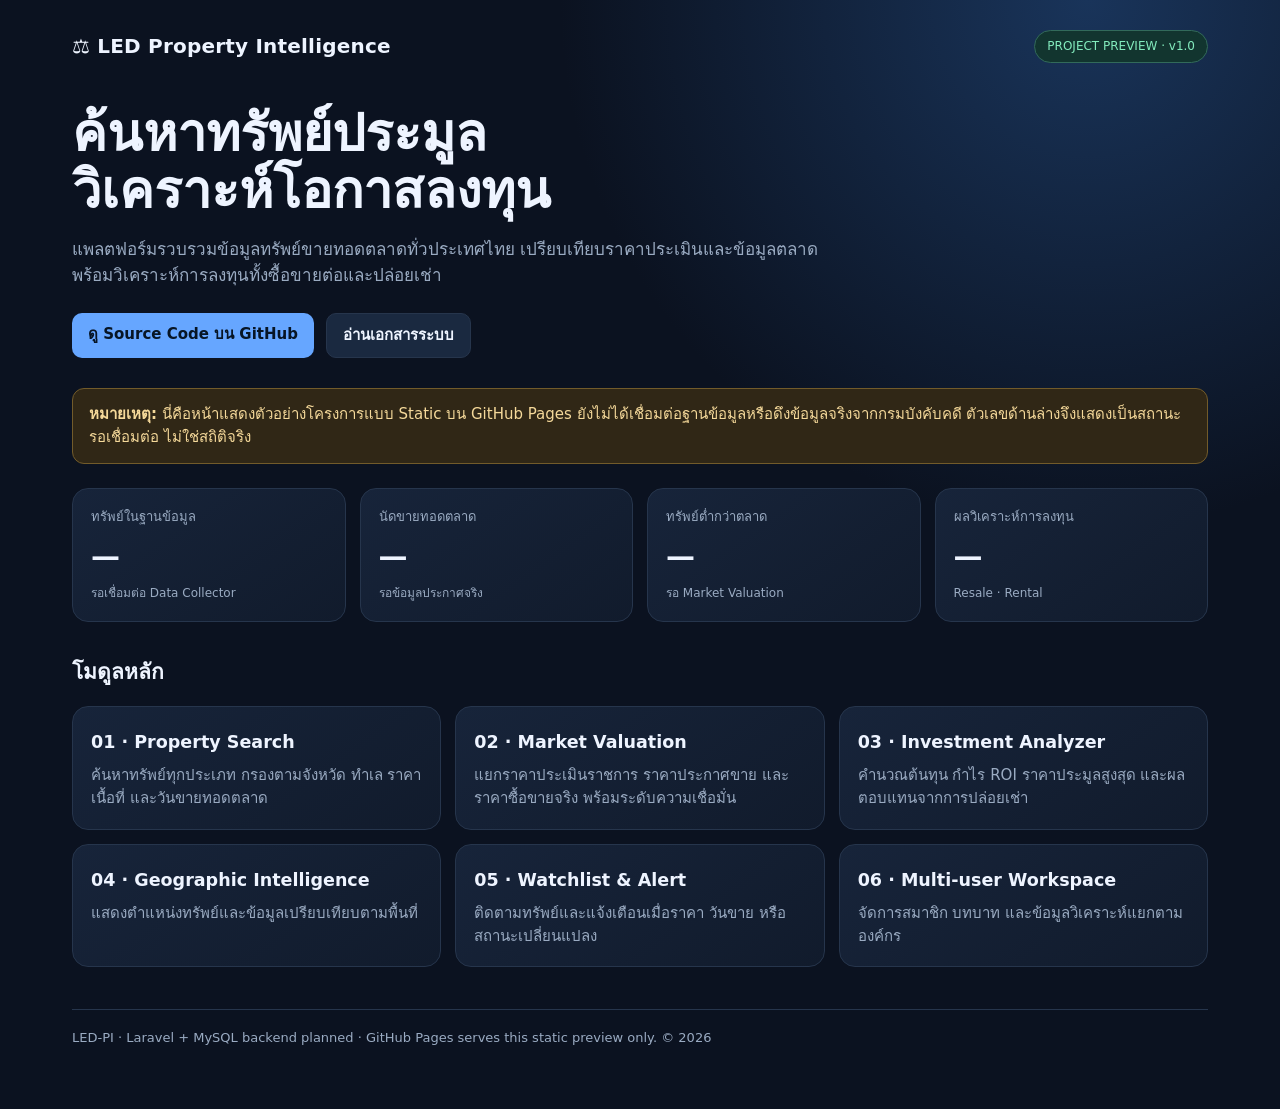
==== index.html @ 98a48006 "feat: add static GitHub Pages project preview and core schema" ====
<!doctype html>
<html lang="th">
<head>
<meta charset="utf-8"><meta name="viewport" content="width=device-width,initial-scale=1">
<title>LED Property Intelligence</title>
<style>
:root{color-scheme:dark;--bg:#0b1220;--panel:#121d30;--line:#26354c;--muted:#9aabc2;--text:#eef4ff;--blue:#66a6ff;--green:#48d6a0}
*{box-sizing:border-box}body{margin:0;background:radial-gradient(circle at 85% 0,#19345a 0,transparent 34%),var(--bg);color:var(--text);font:15px/1.55 system-ui,-apple-system,"Segoe UI",sans-serif}
.wrap{max-width:1180px;margin:auto;padding:30px 22px 60px}.top{display:flex;justify-content:space-between;align-items:center;gap:16px;flex-wrap:wrap}.brand{font-weight:750;font-size:20px;letter-spacing:.2px}.pill{border:1px solid #326a5a;color:#83ebbd;background:#12352f;padding:6px 12px;border-radius:999px;font-size:12px}
h1{font-size:clamp(30px,5vw,52px);line-height:1.1;margin:42px 0 12px;max-width:780px}.lead{color:var(--muted);max-width:760px;font-size:17px}.actions{display:flex;gap:12px;margin:24px 0 30px;flex-wrap:wrap}a.btn{color:#071525;background:var(--blue);padding:10px 16px;border-radius:10px;text-decoration:none;font-weight:700}a.secondary{background:#1a2940;color:var(--text);border:1px solid var(--line)}
.notice{border:1px solid #725b2a;background:#302716;color:#f5d99a;padding:14px 16px;border-radius:12px;margin:24px 0}.grid{display:grid;grid-template-columns:repeat(4,1fr);gap:14px;margin:22px 0}.card{background:linear-gradient(145deg,#17243a,#111b2c);border:1px solid var(--line);border-radius:16px;padding:18px}.label{color:var(--muted);font-size:13px}.value{font-size:29px;font-weight:750;margin:6px 0}.sub{color:var(--muted);font-size:12px}.section{margin-top:34px}.section h2{font-size:21px}.features{display:grid;grid-template-columns:repeat(3,1fr);gap:14px}.feature h3{margin:4px 0 8px}.feature p{color:var(--muted);margin:0}.foot{border-top:1px solid var(--line);margin-top:42px;padding-top:18px;color:var(--muted);font-size:13px}
@media(max-width:800px){.grid{grid-template-columns:repeat(2,1fr)}.features{grid-template-columns:1fr}}@media(max-width:430px){.grid{grid-template-columns:1fr}}
</style>
</head>
<body><main class="wrap">
<header class="top"><div class="brand">⚖️ LED Property Intelligence</div><span class="pill">PROJECT PREVIEW · v1.0</span></header>
<h1>ค้นหาทรัพย์ประมูล<br>วิเคราะห์โอกาสลงทุน</h1>
<p class="lead">แพลตฟอร์มรวบรวมข้อมูลทรัพย์ขายทอดตลาดทั่วประเทศไทย เปรียบเทียบราคาประเมินและข้อมูลตลาด พร้อมวิเคราะห์การลงทุนทั้งซื้อขายต่อและปล่อยเช่า</p>
<div class="actions"><a class="btn" href="https://github.com/stdsk99/LED-Property-Intelligence">ดู Source Code บน GitHub</a><a class="btn secondary" href="https://github.com/stdsk99/LED-Property-Intelligence/tree/main/docs">อ่านเอกสารระบบ</a></div>
<div class="notice"><strong>หมายเหตุ:</strong> นี่คือหน้าแสดงตัวอย่างโครงการแบบ Static บน GitHub Pages ยังไม่ได้เชื่อมต่อฐานข้อมูลหรือดึงข้อมูลจริงจากกรมบังคับคดี ตัวเลขด้านล่างจึงแสดงเป็นสถานะรอเชื่อมต่อ ไม่ใช่สถิติจริง</div>
<section class="grid">
<div class="card"><div class="label">ทรัพย์ในฐานข้อมูล</div><div class="value">—</div><div class="sub">รอเชื่อมต่อ Data Collector</div></div>
<div class="card"><div class="label">นัดขายทอดตลาด</div><div class="value">—</div><div class="sub">รอข้อมูลประกาศจริง</div></div>
<div class="card"><div class="label">ทรัพย์ต่ำกว่าตลาด</div><div class="value">—</div><div class="sub">รอ Market Valuation</div></div>
<div class="card"><div class="label">ผลวิเคราะห์การลงทุน</div><div class="value">—</div><div class="sub">Resale · Rental</div></div>
</section>
<section class="section"><h2>โมดูลหลัก</h2><div class="features">
<article class="card feature"><h3>01 · Property Search</h3><p>ค้นหาทรัพย์ทุกประเภท กรองตามจังหวัด ทำเล ราคา เนื้อที่ และวันขายทอดตลาด</p></article>
<article class="card feature"><h3>02 · Market Valuation</h3><p>แยกราคาประเมินราชการ ราคาประกาศขาย และราคาซื้อขายจริง พร้อมระดับความเชื่อมั่น</p></article>
<article class="card feature"><h3>03 · Investment Analyzer</h3><p>คำนวณต้นทุน กำไร ROI ราคาประมูลสูงสุด และผลตอบแทนจากการปล่อยเช่า</p></article>
<article class="card feature"><h3>04 · Geographic Intelligence</h3><p>แสดงตำแหน่งทรัพย์และข้อมูลเปรียบเทียบตามพื้นที่</p></article>
<article class="card feature"><h3>05 · Watchlist & Alert</h3><p>ติดตามทรัพย์และแจ้งเตือนเมื่อราคา วันขาย หรือสถานะเปลี่ยนแปลง</p></article>
<article class="card feature"><h3>06 · Multi-user Workspace</h3><p>จัดการสมาชิก บทบาท และข้อมูลวิเคราะห์แยกตามองค์กร</p></article>
</div></section>
<footer class="foot">LED-PI · Laravel + MySQL backend planned · GitHub Pages serves this static preview only. © 2026</footer>
</main></body></html>
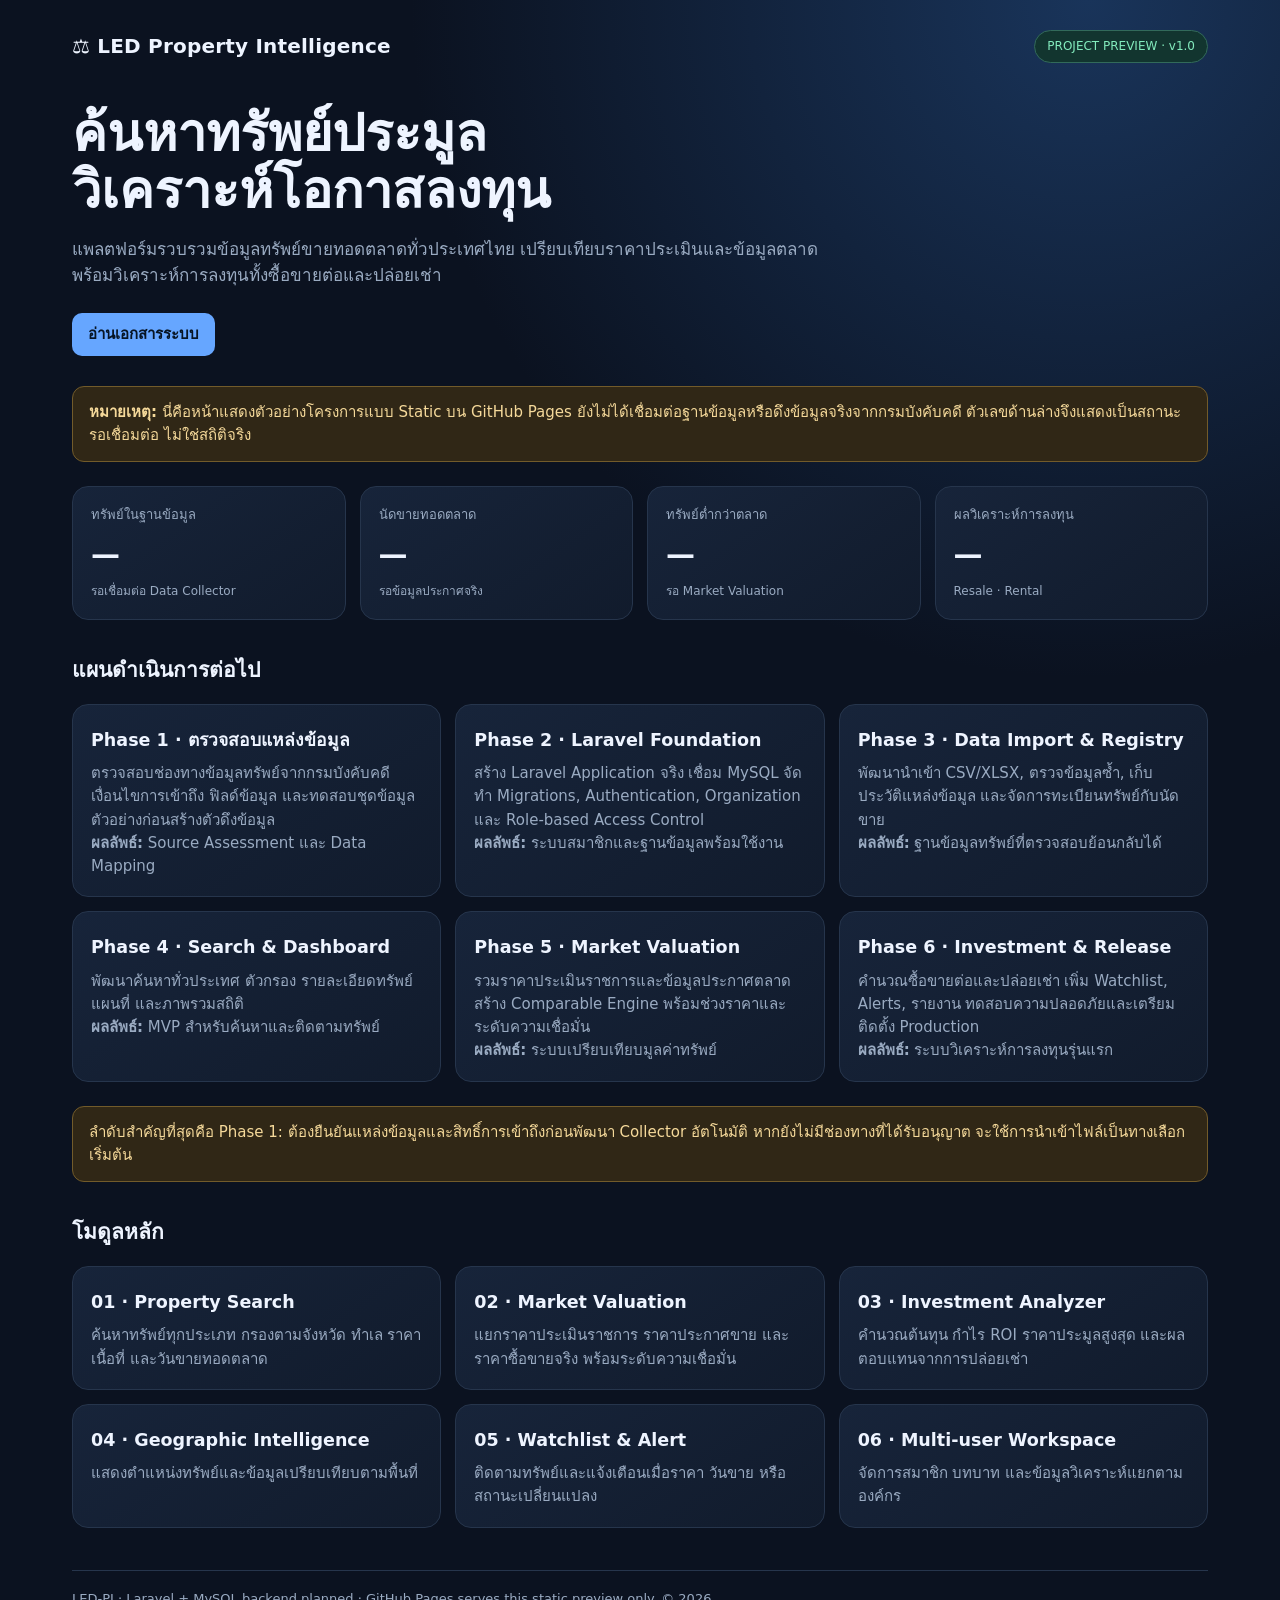
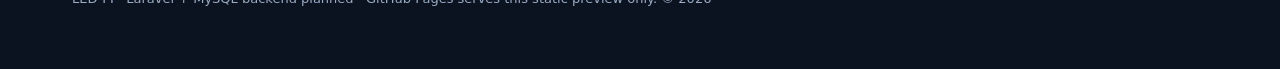
==== commit 3b6cf212: "ui: remove source code button and show implementation roadmap" ====
--- a/index.html
+++ b/index.html
@@ -16,7 +16,7 @@
 <header class="top"><div class="brand">⚖️ LED Property Intelligence</div><span class="pill">PROJECT PREVIEW · v1.0</span></header>
 <h1>ค้นหาทรัพย์ประมูล<br>วิเคราะห์โอกาสลงทุน</h1>
 <p class="lead">แพลตฟอร์มรวบรวมข้อมูลทรัพย์ขายทอดตลาดทั่วประเทศไทย เปรียบเทียบราคาประเมินและข้อมูลตลาด พร้อมวิเคราะห์การลงทุนทั้งซื้อขายต่อและปล่อยเช่า</p>
-<div class="actions"><a class="btn" href="https://github.com/stdsk99/LED-Property-Intelligence">ดู Source Code บน GitHub</a><a class="btn secondary" href="https://github.com/stdsk99/LED-Property-Intelligence/tree/main/docs">อ่านเอกสารระบบ</a></div>
+<div class="actions"><a class="btn" href="https://github.com/stdsk99/LED-Property-Intelligence/tree/main/docs">อ่านเอกสารระบบ</a></div>
 <div class="notice"><strong>หมายเหตุ:</strong> นี่คือหน้าแสดงตัวอย่างโครงการแบบ Static บน GitHub Pages ยังไม่ได้เชื่อมต่อฐานข้อมูลหรือดึงข้อมูลจริงจากกรมบังคับคดี ตัวเลขด้านล่างจึงแสดงเป็นสถานะรอเชื่อมต่อ ไม่ใช่สถิติจริง</div>
 <section class="grid">
 <div class="card"><div class="label">ทรัพย์ในฐานข้อมูล</div><div class="value">—</div><div class="sub">รอเชื่อมต่อ Data Collector</div></div>
@@ -24,6 +24,14 @@
 <div class="card"><div class="label">ทรัพย์ต่ำกว่าตลาด</div><div class="value">—</div><div class="sub">รอ Market Valuation</div></div>
 <div class="card"><div class="label">ผลวิเคราะห์การลงทุน</div><div class="value">—</div><div class="sub">Resale · Rental</div></div>
 </section>
+<section class="section"><h2>แผนดำเนินการต่อไป</h2><div class="features">
+<article class="card feature"><h3>Phase 1 · ตรวจสอบแหล่งข้อมูล</h3><p>ตรวจสอบช่องทางข้อมูลทรัพย์จากกรมบังคับคดี เงื่อนไขการเข้าถึง ฟิลด์ข้อมูล และทดสอบชุดข้อมูลตัวอย่างก่อนสร้างตัวดึงข้อมูล</p><p><strong>ผลลัพธ์:</strong> Source Assessment และ Data Mapping</p></article>
+<article class="card feature"><h3>Phase 2 · Laravel Foundation</h3><p>สร้าง Laravel Application จริง เชื่อม MySQL จัดทำ Migrations, Authentication, Organization และ Role-based Access Control</p><p><strong>ผลลัพธ์:</strong> ระบบสมาชิกและฐานข้อมูลพร้อมใช้งาน</p></article>
+<article class="card feature"><h3>Phase 3 · Data Import & Registry</h3><p>พัฒนานำเข้า CSV/XLSX, ตรวจข้อมูลซ้ำ, เก็บประวัติแหล่งข้อมูล และจัดการทะเบียนทรัพย์กับนัดขาย</p><p><strong>ผลลัพธ์:</strong> ฐานข้อมูลทรัพย์ที่ตรวจสอบย้อนกลับได้</p></article>
+<article class="card feature"><h3>Phase 4 · Search & Dashboard</h3><p>พัฒนาค้นหาทั่วประเทศ ตัวกรอง รายละเอียดทรัพย์ แผนที่ และภาพรวมสถิติ</p><p><strong>ผลลัพธ์:</strong> MVP สำหรับค้นหาและติดตามทรัพย์</p></article>
+<article class="card feature"><h3>Phase 5 · Market Valuation</h3><p>รวมราคาประเมินราชการและข้อมูลประกาศตลาด สร้าง Comparable Engine พร้อมช่วงราคาและระดับความเชื่อมั่น</p><p><strong>ผลลัพธ์:</strong> ระบบเปรียบเทียบมูลค่าทรัพย์</p></article>
+<article class="card feature"><h3>Phase 6 · Investment & Release</h3><p>คำนวณซื้อขายต่อและปล่อยเช่า เพิ่ม Watchlist, Alerts, รายงาน ทดสอบความปลอดภัยและเตรียมติดตั้ง Production</p><p><strong>ผลลัพธ์:</strong> ระบบวิเคราะห์การลงทุนรุ่นแรก</p></article>
+</div><div class="notice">ลำดับสำคัญที่สุดคือ Phase 1: ต้องยืนยันแหล่งข้อมูลและสิทธิ์การเข้าถึงก่อนพัฒนา Collector อัตโนมัติ หากยังไม่มีช่องทางที่ได้รับอนุญาต จะใช้การนำเข้าไฟล์เป็นทางเลือกเริ่มต้น</div></section>
 <section class="section"><h2>โมดูลหลัก</h2><div class="features">
 <article class="card feature"><h3>01 · Property Search</h3><p>ค้นหาทรัพย์ทุกประเภท กรองตามจังหวัด ทำเล ราคา เนื้อที่ และวันขายทอดตลาด</p></article>
 <article class="card feature"><h3>02 · Market Valuation</h3><p>แยกราคาประเมินราชการ ราคาประกาศขาย และราคาซื้อขายจริง พร้อมระดับความเชื่อมั่น</p></article>
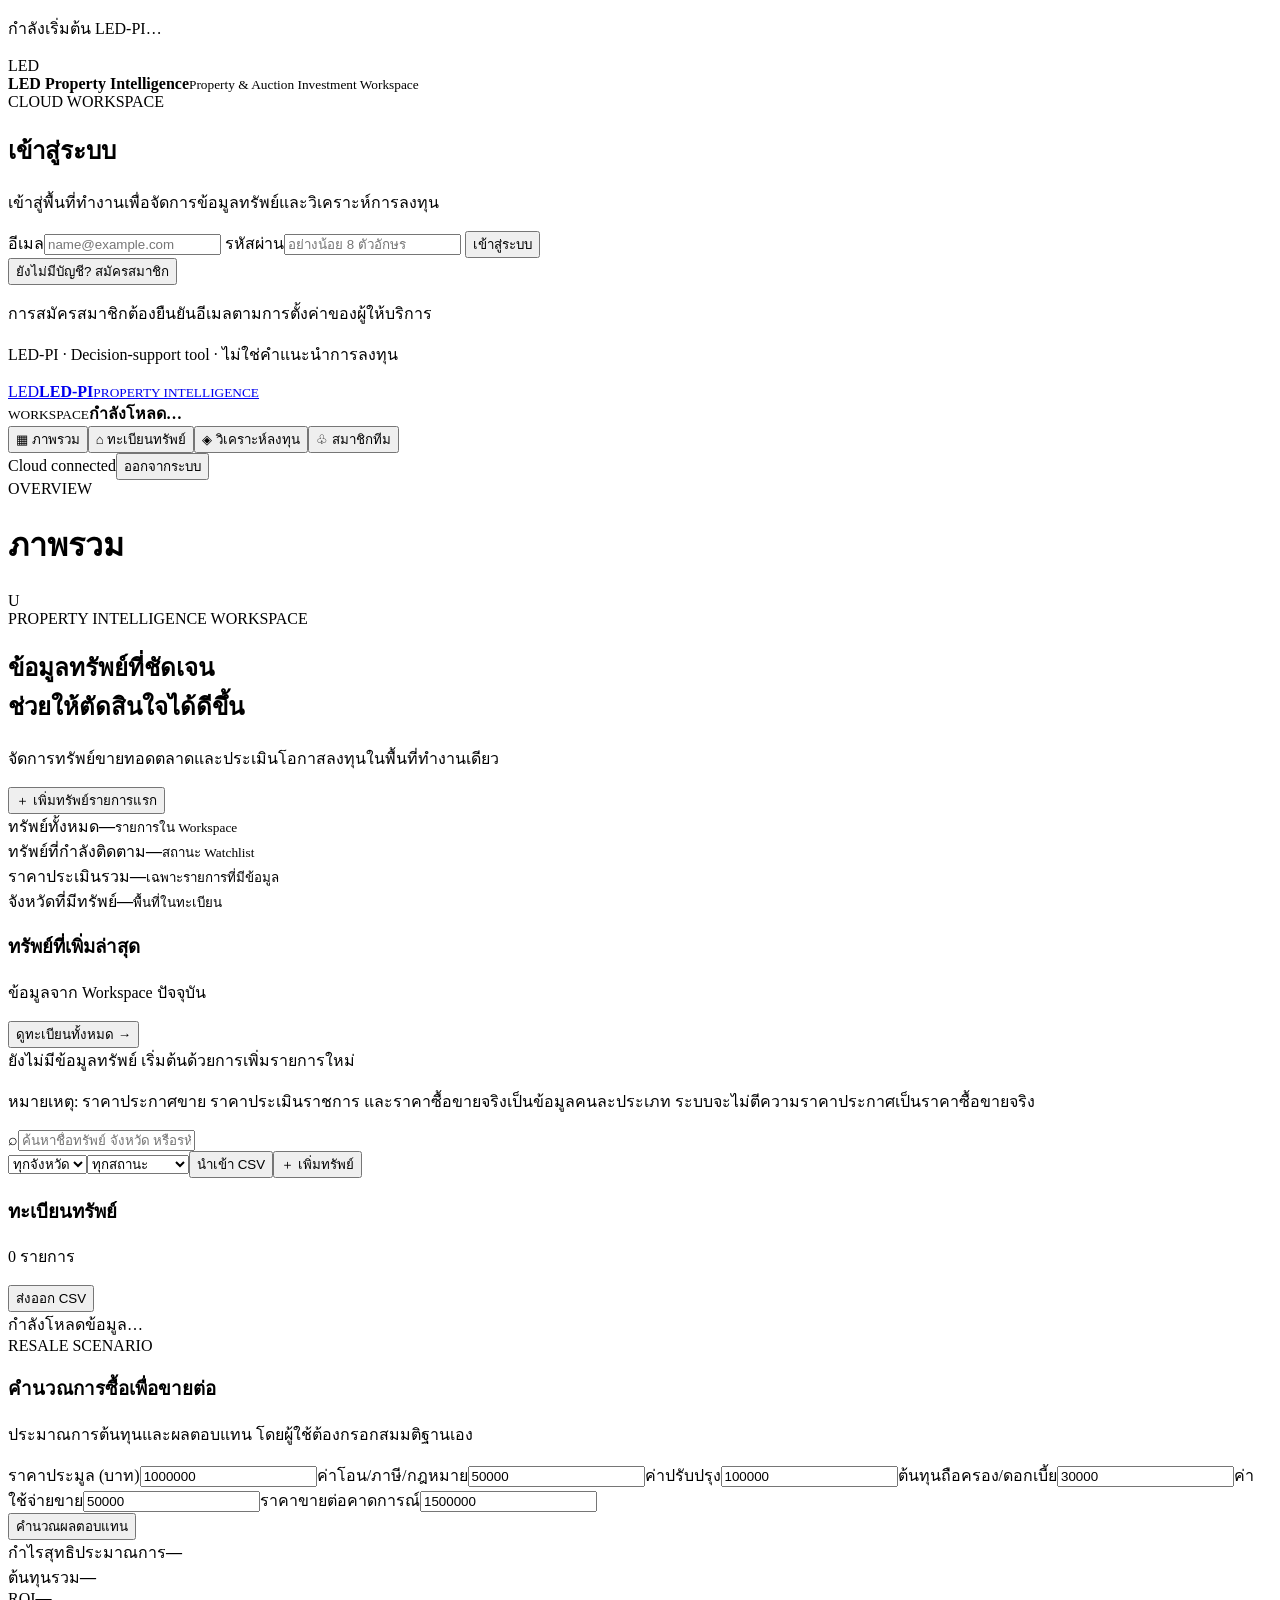
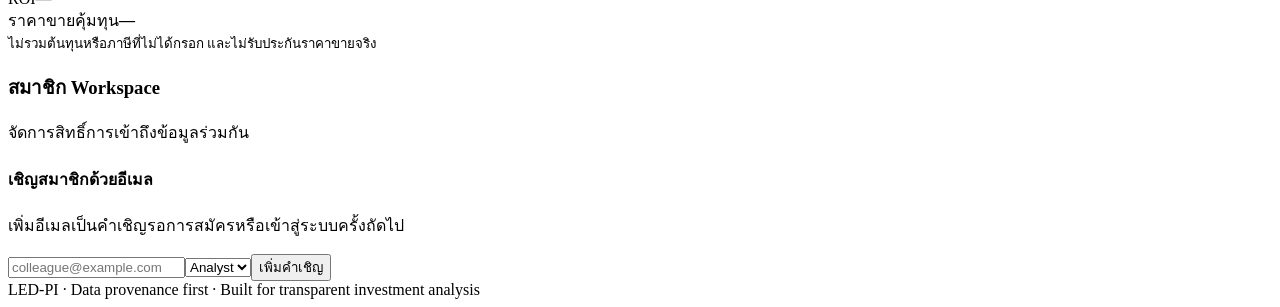
==== commit 59e00169: "Build LED-PI cloud web application shell" ====
--- a/index.html
+++ b/index.html
@@ -2,43 +2,57 @@
 <html lang="th">
 <head>
 <meta charset="utf-8"><meta name="viewport" content="width=device-width,initial-scale=1">
+<meta name="theme-color" content="#10243a">
 <title>LED Property Intelligence</title>
-<style>
-:root{color-scheme:dark;--bg:#0b1220;--panel:#121d30;--line:#26354c;--muted:#9aabc2;--text:#eef4ff;--blue:#66a6ff;--green:#48d6a0}
-*{box-sizing:border-box}body{margin:0;background:radial-gradient(circle at 85% 0,#19345a 0,transparent 34%),var(--bg);color:var(--text);font:15px/1.55 system-ui,-apple-system,"Segoe UI",sans-serif}
-.wrap{max-width:1180px;margin:auto;padding:30px 22px 60px}.top{display:flex;justify-content:space-between;align-items:center;gap:16px;flex-wrap:wrap}.brand{font-weight:750;font-size:20px;letter-spacing:.2px}.pill{border:1px solid #326a5a;color:#83ebbd;background:#12352f;padding:6px 12px;border-radius:999px;font-size:12px}
-h1{font-size:clamp(30px,5vw,52px);line-height:1.1;margin:42px 0 12px;max-width:780px}.lead{color:var(--muted);max-width:760px;font-size:17px}.actions{display:flex;gap:12px;margin:24px 0 30px;flex-wrap:wrap}a.btn{color:#071525;background:var(--blue);padding:10px 16px;border-radius:10px;text-decoration:none;font-weight:700}a.secondary{background:#1a2940;color:var(--text);border:1px solid var(--line)}
-.notice{border:1px solid #725b2a;background:#302716;color:#f5d99a;padding:14px 16px;border-radius:12px;margin:24px 0}.grid{display:grid;grid-template-columns:repeat(4,1fr);gap:14px;margin:22px 0}.card{background:linear-gradient(145deg,#17243a,#111b2c);border:1px solid var(--line);border-radius:16px;padding:18px}.label{color:var(--muted);font-size:13px}.value{font-size:29px;font-weight:750;margin:6px 0}.sub{color:var(--muted);font-size:12px}.section{margin-top:34px}.section h2{font-size:21px}.features{display:grid;grid-template-columns:repeat(3,1fr);gap:14px}.feature h3{margin:4px 0 8px}.feature p{color:var(--muted);margin:0}.foot{border-top:1px solid var(--line);margin-top:42px;padding-top:18px;color:var(--muted);font-size:13px}
-@media(max-width:800px){.grid{grid-template-columns:repeat(2,1fr)}.features{grid-template-columns:1fr}}@media(max-width:430px){.grid{grid-template-columns:1fr}}
-</style>
+<link rel="preconnect" href="https://fonts.googleapis.com"><link rel="preconnect" href="https://fonts.gstatic.com" crossorigin>
+<link href="https://fonts.googleapis.com/css2?family=IBM+Plex+Sans+Thai:wght@300;400;500;600;700&display=swap" rel="stylesheet">
+<link rel="stylesheet" href="./assets/app.css">
 </head>
-<body><main class="wrap">
-<header class="top"><div class="brand">⚖️ LED Property Intelligence</div><span class="pill">PROJECT PREVIEW · v1.0</span></header>
-<h1>ค้นหาทรัพย์ประมูล<br>วิเคราะห์โอกาสลงทุน</h1>
-<p class="lead">แพลตฟอร์มรวบรวมข้อมูลทรัพย์ขายทอดตลาดทั่วประเทศไทย เปรียบเทียบราคาประเมินและข้อมูลตลาด พร้อมวิเคราะห์การลงทุนทั้งซื้อขายต่อและปล่อยเช่า</p>
-<div class="actions"><a class="btn" href="https://github.com/stdsk99/LED-Property-Intelligence/tree/main/docs">อ่านเอกสารระบบ</a></div>
-<div class="notice"><strong>หมายเหตุ:</strong> นี่คือหน้าแสดงตัวอย่างโครงการแบบ Static บน GitHub Pages ยังไม่ได้เชื่อมต่อฐานข้อมูลหรือดึงข้อมูลจริงจากกรมบังคับคดี ตัวเลขด้านล่างจึงแสดงเป็นสถานะรอเชื่อมต่อ ไม่ใช่สถิติจริง</div>
-<section class="grid">
-<div class="card"><div class="label">ทรัพย์ในฐานข้อมูล</div><div class="value">—</div><div class="sub">รอเชื่อมต่อ Data Collector</div></div>
-<div class="card"><div class="label">นัดขายทอดตลาด</div><div class="value">—</div><div class="sub">รอข้อมูลประกาศจริง</div></div>
-<div class="card"><div class="label">ทรัพย์ต่ำกว่าตลาด</div><div class="value">—</div><div class="sub">รอ Market Valuation</div></div>
-<div class="card"><div class="label">ผลวิเคราะห์การลงทุน</div><div class="value">—</div><div class="sub">Resale · Rental</div></div>
+<body>
+<div id="boot" class="boot"><div class="spinner"></div><p>กำลังเริ่มต้น LED-PI…</p></div>
+<section id="authView" class="auth-shell hidden">
+  <div class="auth-brand"><div class="brand-mark">LED</div><div><strong>LED Property Intelligence</strong><small>Property & Auction Investment Workspace</small></div></div>
+  <div class="auth-card">
+    <div class="eyebrow">CLOUD WORKSPACE</div><h1 id="authTitle">เข้าสู่ระบบ</h1><p class="muted" id="authDescription">เข้าสู่พื้นที่ทำงานเพื่อจัดการข้อมูลทรัพย์และวิเคราะห์การลงทุน</p>
+    <form id="authForm">
+      <label>อีเมล<input id="authEmail" type="email" autocomplete="email" required placeholder="name@example.com"></label>
+      <label>รหัสผ่าน<input id="authPassword" type="password" minlength="8" autocomplete="current-password" required placeholder="อย่างน้อย 8 ตัวอักษร"></label>
+      <button class="btn primary full" id="authSubmit" type="submit">เข้าสู่ระบบ</button>
+    </form>
+    <button class="text-button" id="toggleAuth" type="button">ยังไม่มีบัญชี? สมัครสมาชิก</button>
+    <p class="auth-note">การสมัครสมาชิกต้องยืนยันอีเมลตามการตั้งค่าของผู้ให้บริการ</p>
+  </div>
+  <p class="auth-footer">LED-PI · Decision-support tool · ไม่ใช่คำแนะนำการลงทุน</p>
 </section>
-<section class="section"><h2>แผนดำเนินการต่อไป</h2><div class="features">
-<article class="card feature"><h3>Phase 1 · ตรวจสอบแหล่งข้อมูล</h3><p>ตรวจสอบช่องทางข้อมูลทรัพย์จากกรมบังคับคดี เงื่อนไขการเข้าถึง ฟิลด์ข้อมูล และทดสอบชุดข้อมูลตัวอย่างก่อนสร้างตัวดึงข้อมูล</p><p><strong>ผลลัพธ์:</strong> Source Assessment และ Data Mapping</p></article>
-<article class="card feature"><h3>Phase 2 · Laravel Foundation</h3><p>สร้าง Laravel Application จริง เชื่อม MySQL จัดทำ Migrations, Authentication, Organization และ Role-based Access Control</p><p><strong>ผลลัพธ์:</strong> ระบบสมาชิกและฐานข้อมูลพร้อมใช้งาน</p></article>
-<article class="card feature"><h3>Phase 3 · Data Import & Registry</h3><p>พัฒนานำเข้า CSV/XLSX, ตรวจข้อมูลซ้ำ, เก็บประวัติแหล่งข้อมูล และจัดการทะเบียนทรัพย์กับนัดขาย</p><p><strong>ผลลัพธ์:</strong> ฐานข้อมูลทรัพย์ที่ตรวจสอบย้อนกลับได้</p></article>
-<article class="card feature"><h3>Phase 4 · Search & Dashboard</h3><p>พัฒนาค้นหาทั่วประเทศ ตัวกรอง รายละเอียดทรัพย์ แผนที่ และภาพรวมสถิติ</p><p><strong>ผลลัพธ์:</strong> MVP สำหรับค้นหาและติดตามทรัพย์</p></article>
-<article class="card feature"><h3>Phase 5 · Market Valuation</h3><p>รวมราคาประเมินราชการและข้อมูลประกาศตลาด สร้าง Comparable Engine พร้อมช่วงราคาและระดับความเชื่อมั่น</p><p><strong>ผลลัพธ์:</strong> ระบบเปรียบเทียบมูลค่าทรัพย์</p></article>
-<article class="card feature"><h3>Phase 6 · Investment & Release</h3><p>คำนวณซื้อขายต่อและปล่อยเช่า เพิ่ม Watchlist, Alerts, รายงาน ทดสอบความปลอดภัยและเตรียมติดตั้ง Production</p><p><strong>ผลลัพธ์:</strong> ระบบวิเคราะห์การลงทุนรุ่นแรก</p></article>
-</div><div class="notice">ลำดับสำคัญที่สุดคือ Phase 1: ต้องยืนยันแหล่งข้อมูลและสิทธิ์การเข้าถึงก่อนพัฒนา Collector อัตโนมัติ หากยังไม่มีช่องทางที่ได้รับอนุญาต จะใช้การนำเข้าไฟล์เป็นทางเลือกเริ่มต้น</div></section>
-<section class="section"><h2>โมดูลหลัก</h2><div class="features">
-<article class="card feature"><h3>01 · Property Search</h3><p>ค้นหาทรัพย์ทุกประเภท กรองตามจังหวัด ทำเล ราคา เนื้อที่ และวันขายทอดตลาด</p></article>
-<article class="card feature"><h3>02 · Market Valuation</h3><p>แยกราคาประเมินราชการ ราคาประกาศขาย และราคาซื้อขายจริง พร้อมระดับความเชื่อมั่น</p></article>
-<article class="card feature"><h3>03 · Investment Analyzer</h3><p>คำนวณต้นทุน กำไร ROI ราคาประมูลสูงสุด และผลตอบแทนจากการปล่อยเช่า</p></article>
-<article class="card feature"><h3>04 · Geographic Intelligence</h3><p>แสดงตำแหน่งทรัพย์และข้อมูลเปรียบเทียบตามพื้นที่</p></article>
-<article class="card feature"><h3>05 · Watchlist & Alert</h3><p>ติดตามทรัพย์และแจ้งเตือนเมื่อราคา วันขาย หรือสถานะเปลี่ยนแปลง</p></article>
-<article class="card feature"><h3>06 · Multi-user Workspace</h3><p>จัดการสมาชิก บทบาท และข้อมูลวิเคราะห์แยกตามองค์กร</p></article>
-</div></section>
-<footer class="foot">LED-PI · Laravel + MySQL backend planned · GitHub Pages serves this static preview only. © 2026</footer>
-</main></body></html>+<div id="appView" class="app-shell hidden">
+  <aside class="sidebar">
+    <a class="brand" href="#"><span class="brand-mark">LED</span><span><b>LED-PI</b><small>PROPERTY INTELLIGENCE</small></span></a>
+    <div class="workspace-box"><small>WORKSPACE</small><strong id="workspaceName">กำลังโหลด…</strong></div>
+    <nav><button class="nav-item active" data-view="overview"><span>▦</span> ภาพรวม</button><button class="nav-item" data-view="properties"><span>⌂</span> ทะเบียนทรัพย์</button><button class="nav-item" data-view="calculator"><span>◈</span> วิเคราะห์ลงทุน</button><button class="nav-item" data-view="team"><span>♧</span> สมาชิกทีม</button></nav>
+    <div class="sidebar-bottom"><span class="status-dot"></span><span>Cloud connected</span><button id="signOut" class="signout">ออกจากระบบ</button></div>
+  </aside>
+  <main class="main">
+    <header class="topbar"><div><div class="eyebrow" id="pageEyebrow">OVERVIEW</div><h1 id="pageTitle">ภาพรวม</h1></div><div class="user-area"><span id="userEmail"></span><span class="avatar" id="userAvatar">U</span></div></header>
+    <div id="notice" class="notice hidden" role="status"></div>
+    <section id="overviewView" class="view">
+      <div class="welcome"><div><div class="eyebrow">PROPERTY INTELLIGENCE WORKSPACE</div><h2>ข้อมูลทรัพย์ที่ชัดเจน<br>ช่วยให้ตัดสินใจได้ดีขึ้น</h2><p>จัดการทรัพย์ขายทอดตลาดและประเมินโอกาสลงทุนในพื้นที่ทำงานเดียว</p></div><button class="btn primary" data-action="add-property">＋ เพิ่มทรัพย์รายการแรก</button></div>
+      <div class="stat-grid"><article class="stat-card"><span>ทรัพย์ทั้งหมด</span><strong id="statTotal">—</strong><small>รายการใน Workspace</small></article><article class="stat-card"><span>ทรัพย์ที่กำลังติดตาม</span><strong id="statWatch">—</strong><small>สถานะ Watchlist</small></article><article class="stat-card"><span>ราคาประเมินรวม</span><strong id="statValue">—</strong><small>เฉพาะรายการที่มีข้อมูล</small></article><article class="stat-card"><span>จังหวัดที่มีทรัพย์</span><strong id="statProvince">—</strong><small>พื้นที่ในทะเบียน</small></article></div>
+      <div class="panel"><div class="panel-head"><div><h3>ทรัพย์ที่เพิ่มล่าสุด</h3><p>ข้อมูลจาก Workspace ปัจจุบัน</p></div><button class="btn light" data-view="properties">ดูทะเบียนทั้งหมด →</button></div><div id="recentProperties" class="table-wrap"><div class="empty">ยังไม่มีข้อมูลทรัพย์ เริ่มต้นด้วยการเพิ่มรายการใหม่</div></div></div>
+      <p class="disclaimer">หมายเหตุ: ราคาประกาศขาย ราคาประเมินราชการ และราคาซื้อขายจริงเป็นข้อมูลคนละประเภท ระบบจะไม่ตีความราคาประกาศเป็นราคาซื้อขายจริง</p>
+    </section>
+    <section id="propertiesView" class="view hidden">
+      <div class="toolbar"><div class="searchbox"><span>⌕</span><input id="searchInput" placeholder="ค้นหาชื่อทรัพย์ จังหวัด หรือรหัสทรัพย์"></div><select id="provinceFilter"><option value="">ทุกจังหวัด</option></select><select id="statusFilter"><option value="">ทุกสถานะ</option><option value="watchlist">ติดตาม</option><option value="reviewing">กำลังพิจารณา</option><option value="passed">ไม่ลงทุน</option><option value="won">ประมูลได้</option></select><button class="btn light" id="importCsv">นำเข้า CSV</button><button class="btn primary" data-action="add-property">＋ เพิ่มทรัพย์</button><input id="csvFile" type="file" accept=".csv,text/csv" hidden></div>
+      <div class="panel"><div class="panel-head"><div><h3>ทะเบียนทรัพย์</h3><p id="propertyCount">0 รายการ</p></div><button class="btn light" id="exportCsv">ส่งออก CSV</button></div><div id="propertiesTable" class="table-wrap"><div class="empty">กำลังโหลดข้อมูล…</div></div></div>
+    </section>
+    <section id="calculatorView" class="view hidden">
+      <div class="panel calculator"><div><div class="eyebrow">RESALE SCENARIO</div><h3>คำนวณการซื้อเพื่อขายต่อ</h3><p class="muted">ประมาณการต้นทุนและผลตอบแทน โดยผู้ใช้ต้องกรอกสมมติฐานเอง</p>
+      <div class="form-grid"><label>ราคาประมูล (บาท)<input id="bid" type="number" min="0" value="1000000"></label><label>ค่าโอน/ภาษี/กฎหมาย<input id="transfer" type="number" min="0" value="50000"></label><label>ค่าปรับปรุง<input id="renovation" type="number" min="0" value="100000"></label><label>ต้นทุนถือครอง/ดอกเบี้ย<input id="holding" type="number" min="0" value="30000"></label><label>ค่าใช้จ่ายขาย<input id="selling" type="number" min="0" value="50000"></label><label>ราคาขายต่อคาดการณ์<input id="resale" type="number" min="0" value="1500000"></label></div><button class="btn primary" id="calculate">คำนวณผลตอบแทน</button></div><div class="result-card"><span>กำไรสุทธิประมาณการ</span><strong id="netProfit">—</strong><div class="result-row"><span>ต้นทุนรวม</span><b id="totalCost">—</b></div><div class="result-row"><span>ROI</span><b id="roi">—</b></div><div class="result-row"><span>ราคาขายคุ้มทุน</span><b id="breakEven">—</b></div><small>ไม่รวมต้นทุนหรือภาษีที่ไม่ได้กรอก และไม่รับประกันราคาขายจริง</small></div></div>
+    </section>
+    <section id="teamView" class="view hidden"><div class="panel"><div class="panel-head"><div><h3>สมาชิก Workspace</h3><p>จัดการสิทธิ์การเข้าถึงข้อมูลร่วมกัน</p></div></div><div id="teamList" class="team-list"></div><div class="invite-box"><h4>เชิญสมาชิกด้วยอีเมล</h4><p class="muted">เพิ่มอีเมลเป็นคำเชิญรอการสมัครหรือเข้าสู่ระบบครั้งถัดไป</p><div class="inline-form"><input id="inviteEmail" type="email" placeholder="colleague@example.com"><select id="inviteRole"><option value="analyst">Analyst</option><option value="viewer">Viewer</option><option value="admin">Admin</option></select><button class="btn primary" id="inviteButton">เพิ่มคำเชิญ</button></div></div></div></section>
+    <footer>LED-PI · Data provenance first · Built for transparent investment analysis</footer>
+  </main>
+</div>
+<dialog id="propertyDialog"><form id="propertyForm" method="dialog"><div class="dialog-head"><div><div class="eyebrow">PROPERTY REGISTER</div><h2>เพิ่มข้อมูลทรัพย์</h2></div><button type="button" class="icon-button" id="closeDialog">×</button></div><div class="form-grid"><label>รหัสทรัพย์<input name="asset_code" placeholder="เช่น LED-2026-001"></label><label>ชื่อ/รายละเอียดทรัพย์<input name="title" required placeholder="ที่ดินพร้อมสิ่งปลูกสร้าง"></label><label>ประเภททรัพย์<select name="asset_type"><option>ที่ดิน</option><option>บ้าน/อาคาร</option><option>ห้องชุด</option><option>สิ่งปลูกสร้าง</option><option>ยานพาหนะ</option><option>อื่น ๆ</option></select></label><label>จังหวัด<input name="province" placeholder="กรุงเทพมหานคร"></label><label>อำเภอ/เขต<input name="district"></label><label>ราคาประเมินราชการ (บาท)<input name="government_assessed" type="number" min="0"></label><label>ราคาประกาศขาย (บาท)<input name="listing_asking" type="number" min="0"></label><label>วันขายทอดตลาด<input name="auction_date" type="date"></label><label>สถานะ<select name="status"><option value="watchlist">ติดตาม</option><option value="reviewing">กำลังพิจารณา</option><option value="passed">ไม่ลงทุน</option><option value="won">ประมูลได้</option></select></label><label class="span-2">แหล่งที่มาของข้อมูล<input name="source_url" type="url" placeholder="https://..."></label></div><p class="field-note">ราคาประเมินและราคาประกาศจะถูกจัดเก็บแยกประเภท ไม่ใช่ราคาซื้อขายจริง</p><div class="dialog-actions"><button type="button" class="btn light" id="cancelDialog">ยกเลิก</button><button type="submit" class="btn primary">บันทึกทรัพย์</button></div></form></dialog>
+<div id="toast" class="toast hidden"></div>
+<script src="./config.js"></script><script type="module" src="./assets/app.js"></script>
+</body></html>
